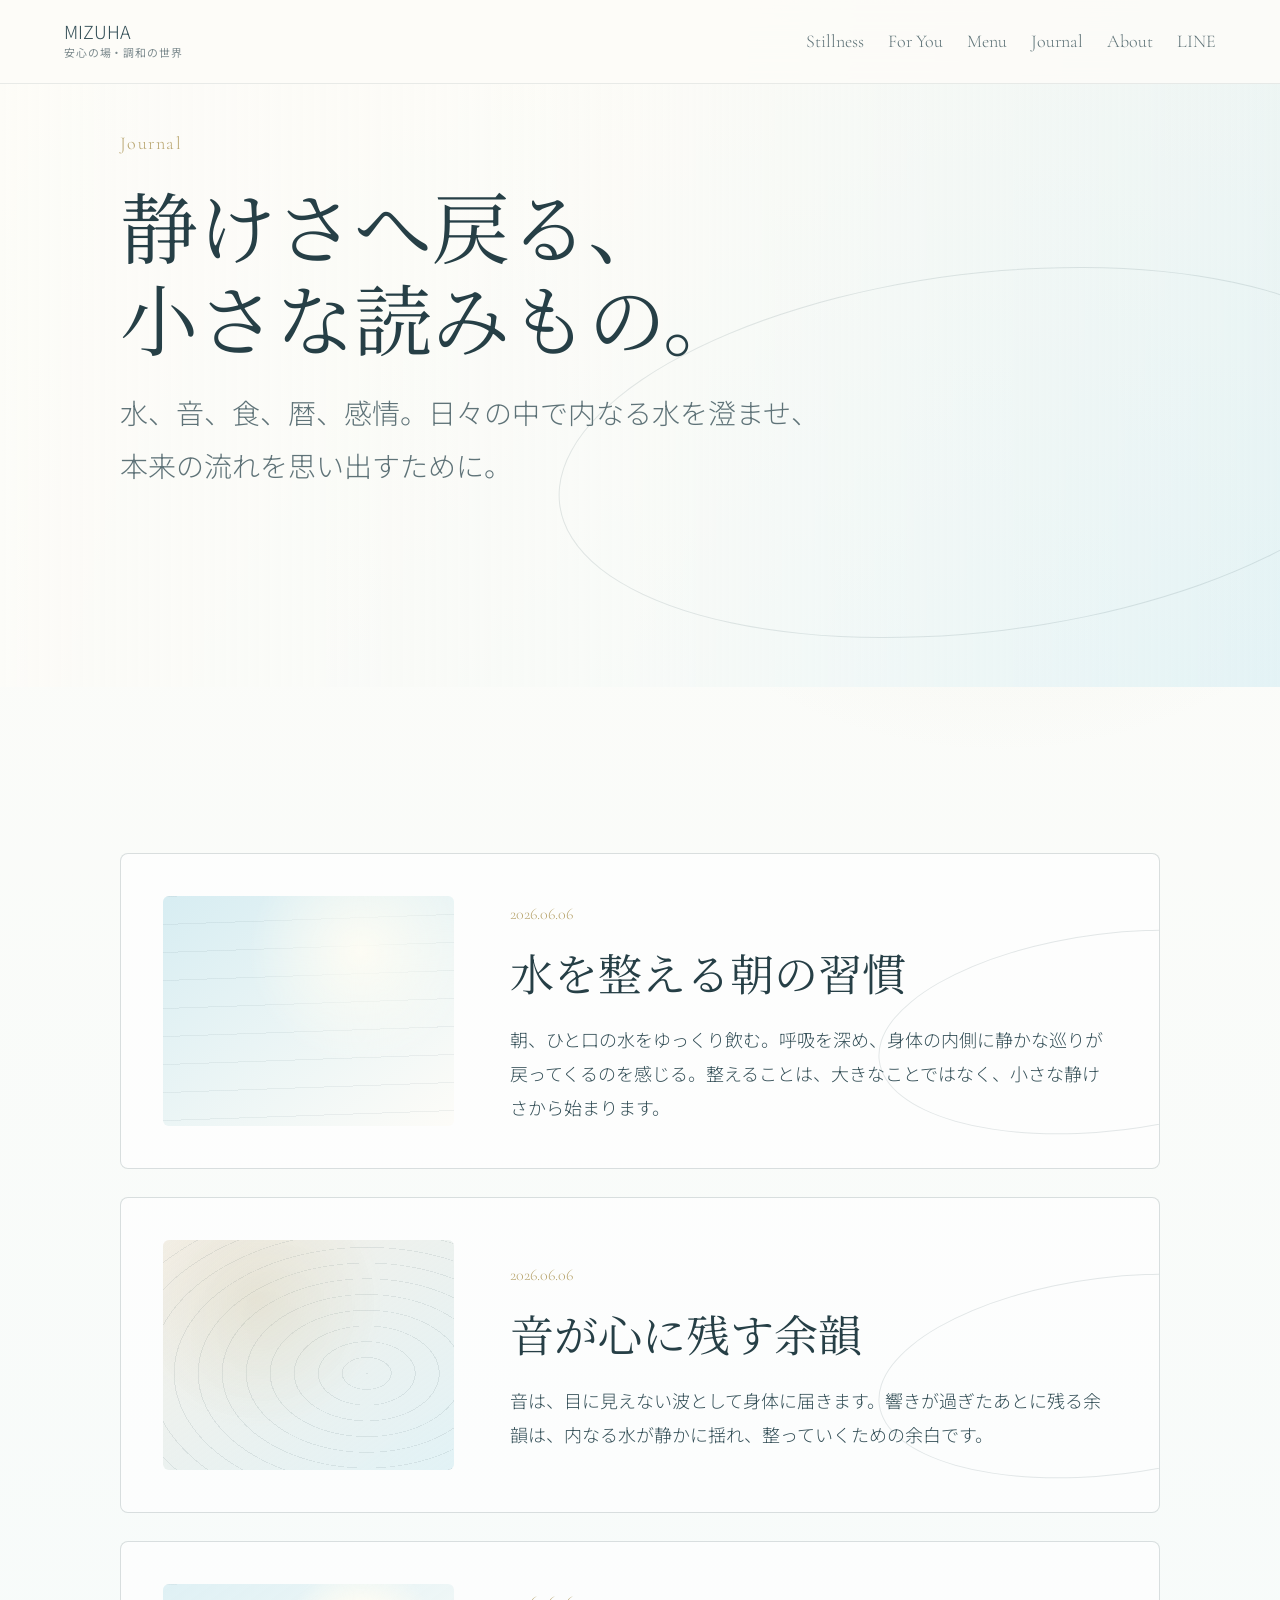
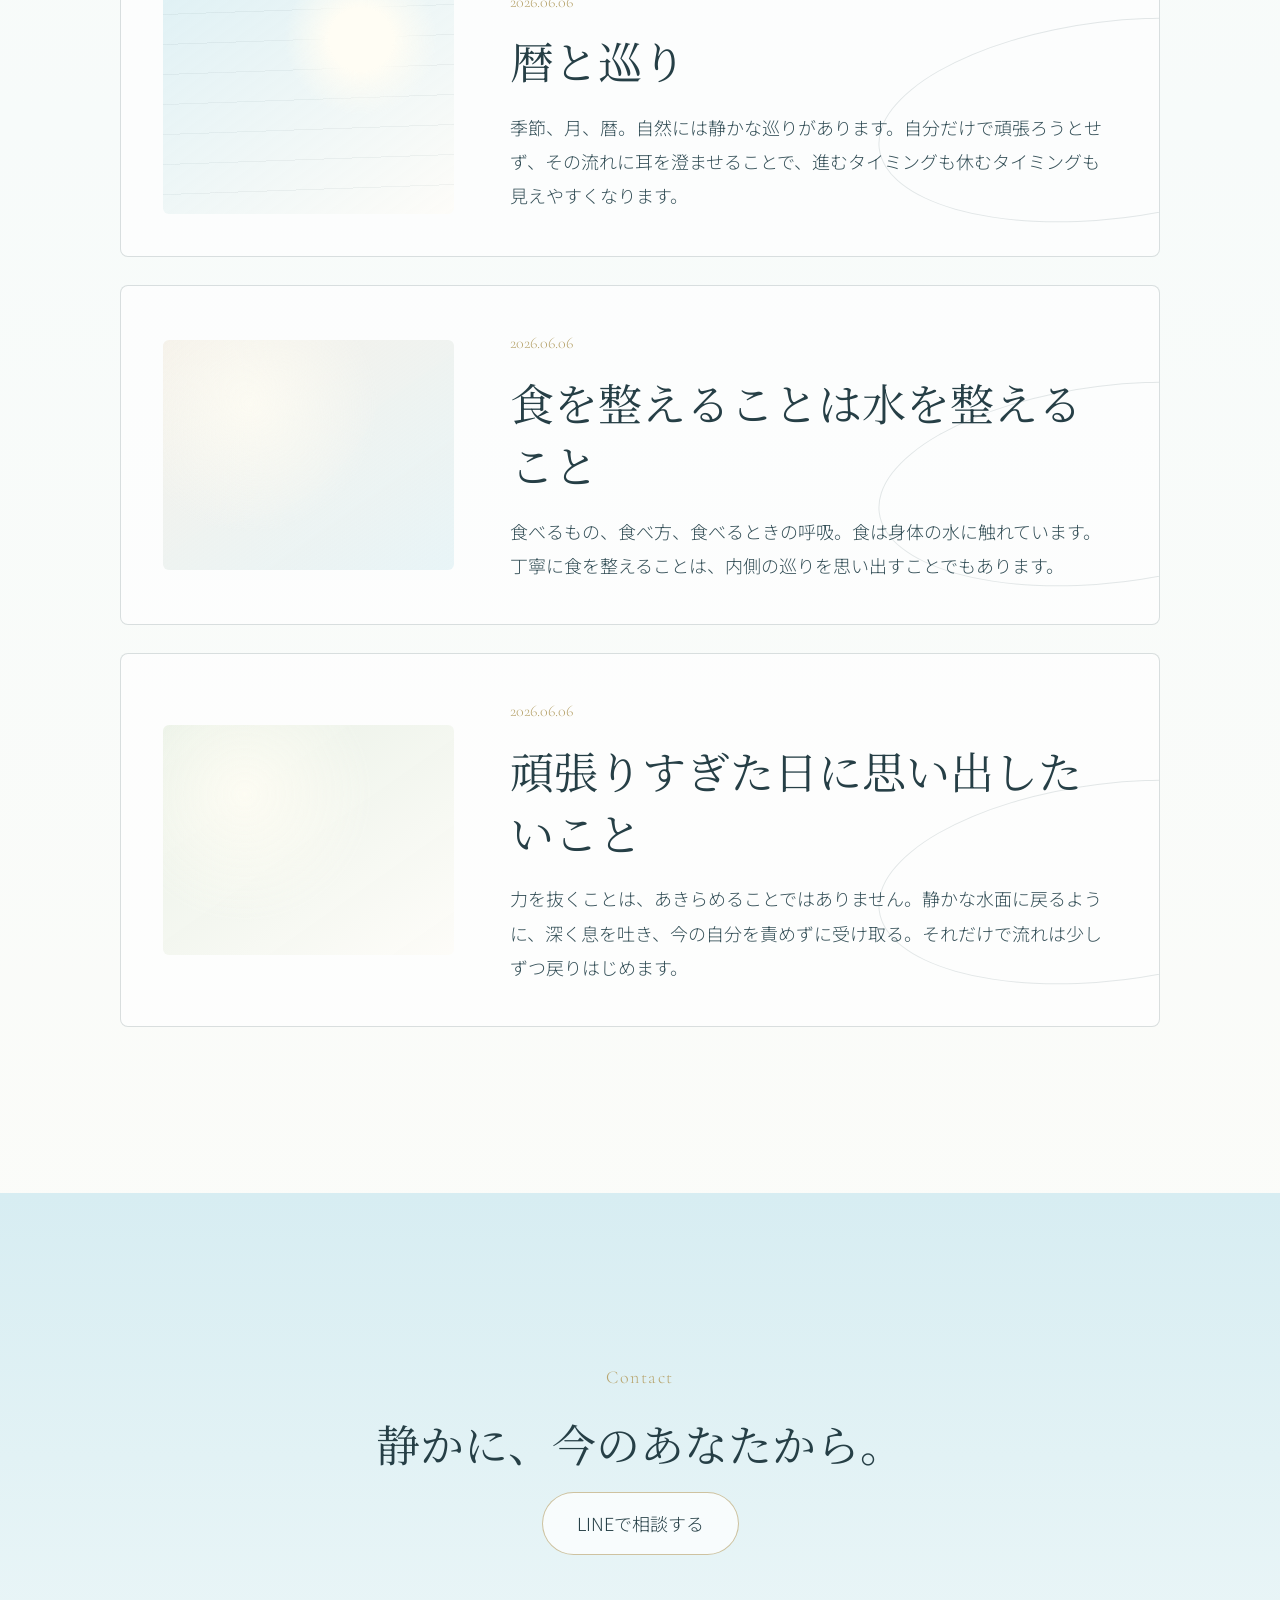
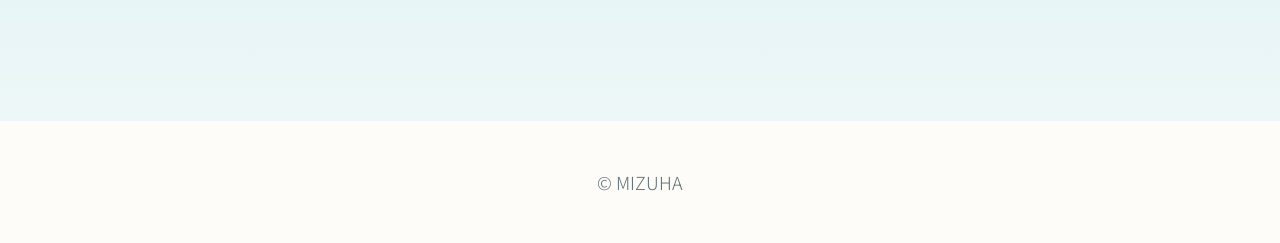
==== journal.html @ 18959f89 "Add files via upload" ====
<!doctype html>
<html lang="ja">
  <head>
    <meta charset="utf-8" />
    <meta name="viewport" content="width=device-width, initial-scale=1" />
    <title>Journal | MIZUHA</title>
    <link rel="preconnect" href="https://fonts.googleapis.com" />
    <link rel="preconnect" href="https://fonts.gstatic.com" crossorigin />
    <link
      href="https://fonts.googleapis.com/css2?family=Cormorant+Garamond:wght@400;500;600&family=Noto+Sans+JP:wght@300;400;500&family=Noto+Serif+JP:wght@400;500;600&display=swap"
      rel="stylesheet"
    />
    <style>
      :root {
        --off: #fdfcf8;
        --beige: #f4f0e8;
        --blue: #d7edf2;
        --text: #344f57;
        --muted: #5f7378;
        --deep: #263f46;
        --gold: #b8a56f;
        --line: rgba(52, 79, 87, 0.18);
        --serif: "Noto Serif JP", serif;
        --latin: "Cormorant Garamond", serif;
        --sans: "Noto Sans JP", sans-serif;
      }

      * {
        box-sizing: border-box;
      }

      html {
        scroll-behavior: smooth;
      }

      body {
        margin: 0;
        background:
          radial-gradient(circle at 78% 8%, rgba(184, 165, 111, 0.14), transparent 30rem),
          linear-gradient(180deg, var(--off), #f7fbfa, var(--off));
        color: var(--text);
        font-family: var(--sans);
        font-size: 18px;
        font-weight: 300;
        line-height: 1.9;
      }

      a {
        color: inherit;
        text-decoration: none;
      }

      .header {
        position: fixed;
        z-index: 10;
        inset: 0 0 auto;
        display: flex;
        align-items: center;
        justify-content: space-between;
        padding: 22px clamp(22px, 5vw, 72px);
        border-bottom: 1px solid rgba(52, 79, 87, 0.1);
        background: rgba(253, 252, 248, 0.86);
        backdrop-filter: blur(18px);
      }

      .brand {
        font-family: var(--latin);
        font-size: 28px;
        color: var(--deep);
      }

      .nav {
        display: flex;
        gap: 24px;
        color: var(--muted);
        font-family: var(--latin);
        font-size: 18px;
      }

      .hero,
      .section {
        position: relative;
        overflow: hidden;
        padding: clamp(96px, 13vw, 170px) clamp(22px, 5vw, 76px);
      }

      .hero {
        display: grid;
        min-height: 68svh;
        align-items: center;
        padding-top: 126px;
        background:
          linear-gradient(90deg, rgba(253, 252, 248, 0.95), rgba(253, 252, 248, 0.72), rgba(215, 237, 242, 0.34)),
          linear-gradient(180deg, #fbfaf4, #eaf6f7);
      }

      .hero::before,
      .article::after {
        position: absolute;
        border: 1px solid rgba(52, 79, 87, 0.13);
        border-radius: 50%;
        content: "";
        pointer-events: none;
      }

      .hero::before {
        right: -10%;
        bottom: 8%;
        width: min(70vw, 850px);
        aspect-ratio: 1 / 0.42;
        transform: rotate(-7deg);
      }

      .inner {
        position: relative;
        z-index: 2;
        width: min(1040px, 100%);
        margin: 0 auto;
      }

      .narrow {
        width: min(760px, 100%);
      }

      .label {
        margin: 0 0 18px;
        color: var(--gold);
        font-family: var(--latin);
        font-size: 18px;
        letter-spacing: 0.08em;
      }

      h1,
      h2,
      h3,
      p {
        margin-top: 0;
      }

      h1,
      h2,
      h3 {
        color: var(--deep);
        font-family: var(--serif);
        font-weight: 400;
      }

      h1 {
        margin-bottom: 24px;
        font-size: clamp(44px, 7vw, 78px);
        line-height: 1.18;
      }

      .lead {
        max-width: 720px;
        color: var(--muted);
        font-size: clamp(21px, 2.4vw, 28px);
        line-height: 1.9;
      }

      .article-list {
        display: grid;
        gap: 28px;
      }

      .article {
        position: relative;
        display: grid;
        grid-template-columns: minmax(220px, 0.48fr) minmax(0, 1fr);
        gap: clamp(26px, 5vw, 56px);
        align-items: center;
        overflow: hidden;
        padding: clamp(24px, 4vw, 42px);
        border: 1px solid var(--line);
        border-radius: 8px;
        background: rgba(255, 255, 255, 0.6);
      }

      .article::after {
        right: -18%;
        bottom: 12%;
        width: 45%;
        aspect-ratio: 1 / 0.42;
        transform: rotate(-7deg);
      }

      .thumb {
        min-height: 230px;
        border-radius: 6px;
        background:
          radial-gradient(circle at 68% 24%, rgba(255, 253, 244, 0.9), transparent 7rem),
          repeating-linear-gradient(
            178deg,
            rgba(52, 79, 87, 0.07) 0,
            rgba(52, 79, 87, 0.07) 1px,
            transparent 1px,
            transparent 28px
          ),
          linear-gradient(145deg, var(--blue), var(--off));
      }

      .thumb.sound {
        background:
          radial-gradient(circle at 32% 26%, rgba(184, 165, 111, 0.18), transparent 8rem),
          repeating-radial-gradient(ellipse at 70% 58%, rgba(52, 79, 87, 0.1) 0 1px, transparent 1px 24px),
          linear-gradient(145deg, var(--beige), rgba(215, 237, 242, 0.7));
      }

      .thumb.moon {
        background:
          radial-gradient(circle at 68% 24%, #fffdf4 0 12%, rgba(255, 253, 244, 0.62) 18%, transparent 29%),
          repeating-linear-gradient(178deg, rgba(52, 79, 87, 0.06) 0 1px, transparent 1px 30px),
          linear-gradient(145deg, rgba(215, 237, 242, 0.8), rgba(253, 252, 248, 0.92));
      }

      .thumb.food {
        background:
          radial-gradient(circle at 30% 28%, rgba(255, 253, 244, 0.8), transparent 8rem),
          linear-gradient(145deg, rgba(244, 240, 232, 0.96), rgba(215, 237, 242, 0.54));
      }

      .thumb.green {
        background:
          radial-gradient(circle at 28% 30%, rgba(255, 253, 244, 0.86), transparent 8rem),
          linear-gradient(145deg, rgba(232, 240, 229, 0.92), rgba(253, 252, 248, 0.94));
      }

      .date {
        margin-bottom: 12px;
        color: var(--gold);
        font-family: var(--latin);
        font-size: 16px;
      }

      h2 {
        margin-bottom: 18px;
        font-size: clamp(28px, 4vw, 44px);
        line-height: 1.42;
      }

      .article p:last-child {
        margin-bottom: 0;
      }

      .cta {
        text-align: center;
        background: linear-gradient(180deg, var(--blue), #edf7f8);
      }

      .button {
        display: inline-flex;
        min-height: 56px;
        align-items: center;
        justify-content: center;
        padding: 13px 34px;
        border: 1px solid rgba(184, 165, 111, 0.66);
        border-radius: 999px;
        background: rgba(255, 255, 255, 0.72);
        color: var(--deep);
      }

      .line-qr {
        width: 132px;
        height: 132px;
        margin: 28px auto 10px;
        padding: 10px;
        border: 1px solid rgba(52, 79, 87, 0.14);
        border-radius: 8px;
        background: rgba(255, 255, 255, 0.64);
      }

      .line-qr img {
        display: block;
        width: 100%;
        height: 100%;
      }

      .qr-note {
        margin: 0;
        color: var(--muted);
        font-size: 14px;
      }

      .floating-line {
        position: fixed;
        right: 18px;
        bottom: 18px;
        z-index: 40;
        display: none;
        min-height: 52px;
        align-items: center;
        justify-content: center;
        padding: 12px 20px;
        border: 1px solid rgba(184, 165, 111, 0.68);
        border-radius: 999px;
        background: rgba(253, 252, 248, 0.92);
        box-shadow: 0 12px 32px rgba(52, 79, 87, 0.12);
        color: var(--deep);
        font-size: 16px;
        backdrop-filter: blur(14px);
      }

      .footer {
        padding: 44px 22px;
        text-align: center;
        color: var(--muted);
        background: var(--off);
      }

      @media (max-width: 760px) {
        body {
          font-size: 17px;
        }

        .nav {
          display: none;
        }

        .hero,
        .section {
          padding: 92px 23px;
        }

        .hero {
          padding-top: 118px;
        }

        .article {
          grid-template-columns: 1fr;
        }

        .thumb {
          min-height: 190px;
        }

        .button {
          width: 100%;
          font-size: 18px;
        }

        .floating-line {
          display: inline-flex;
        }
      }
    header a:first-of-type::after,
    .brand::after,
    .site-brand::after,
    .site-logo::after,
    .logo::after {
      content: "安心の場・調和の世界";
      display: block;
      margin-top: 0.25rem;
      font-family: var(--sans);
      font-size: 0.68rem;
      font-weight: 400;
      letter-spacing: 0.08em;
      color: rgba(79, 98, 104, 0.74);
      line-height: 1.4;
      white-space: nowrap;
    }
  </style>
<style>
  header a::after {
    content: none !important;
    display: none !important;
  }

  .mizuha-brand-mark::after {
    content: "安心の場・調和の世界" !important;
    display: block !important;
    display: block;
    margin-top: 0.25rem;
    font-family: var(--sans);
    font-size: 0.68rem;
    font-weight: 400;
    letter-spacing: 0.08em;
    color: rgba(79, 98, 104, 0.74);
    line-height: 1.4;
    white-space: nowrap;
  }
</style>
</head>
  <body>
    <header class="header">
      <a class="brand" href="mizuha.html">MIZUHA</a>
      <nav class="nav" aria-label="ナビゲーション">
        <a href="mizuha.html#stillness">Stillness</a>
        <a href="mizuha.html#for-you">For You</a>
        <a href="mizuha.html#menu">Menu</a>
        <a href="journal.html">Journal</a>
        <a href="mizuha.html#about">About</a>
        <a href="https://lin.ee/ngiKEYW" target="_blank" rel="noopener noreferrer">LINE</a>
      </nav>
    </header>

    <main>
      <section class="hero">
        <div class="inner">
          <p class="label">Journal</p>
          <h1>静けさへ戻る、<br />小さな読みもの。</h1>
          <p class="lead">
            水、音、食、暦、感情。日々の中で内なる水を澄ませ、本来の流れを思い出すために。
          </p>
        </div>
      </section>

      <section class="section">
        <div class="inner article-list">
          <article id="morning-water" class="article">
            <div class="thumb" aria-hidden="true"></div>
            <div>
              <p class="date">2026.06.06</p>
              <h2>水を整える朝の習慣</h2>
              <p>朝、ひと口の水をゆっくり飲む。呼吸を深め、身体の内側に静かな巡りが戻ってくるのを感じる。整えることは、大きなことではなく、小さな静けさから始まります。</p>
            </div>
          </article>

          <article id="sound-afterglow" class="article">
            <div class="thumb sound" aria-hidden="true"></div>
            <div>
              <p class="date">2026.06.06</p>
              <h2>音が心に残す余韻</h2>
              <p>音は、目に見えない波として身体に届きます。響きが過ぎたあとに残る余韻は、内なる水が静かに揺れ、整っていくための余白です。</p>
            </div>
          </article>

          <article id="moon-cycles" class="article">
            <div class="thumb moon" aria-hidden="true"></div>
            <div>
              <p class="date">2026.06.06</p>
              <h2>暦と巡り</h2>
              <p>季節、月、暦。自然には静かな巡りがあります。自分だけで頑張ろうとせず、その流れに耳を澄ませることで、進むタイミングも休むタイミングも見えやすくなります。</p>
            </div>
          </article>

          <article id="food-water" class="article">
            <div class="thumb food" aria-hidden="true"></div>
            <div>
              <p class="date">2026.06.06</p>
              <h2>食を整えることは水を整えること</h2>
              <p>食べるもの、食べ方、食べるときの呼吸。食は身体の水に触れています。丁寧に食を整えることは、内側の巡りを思い出すことでもあります。</p>
            </div>
          </article>

          <article id="too-much" class="article">
            <div class="thumb green" aria-hidden="true"></div>
            <div>
              <p class="date">2026.06.06</p>
              <h2>頑張りすぎた日に思い出したいこと</h2>
              <p>力を抜くことは、あきらめることではありません。静かな水面に戻るように、深く息を吐き、今の自分を責めずに受け取る。それだけで流れは少しずつ戻りはじめます。</p>
            </div>
          </article>
        </div>
      </section>

      <section class="section cta">
        <div class="inner narrow">
          <p class="label">Contact</p>
          <h2>静かに、今のあなたから。</h2>
          <a class="button" href="https://lin.ee/ngiKEYW" target="_blank" rel="noopener noreferrer">LINEで相談する</a>
        </div>
      </section>
    </main>

    <a class="floating-line" href="https://lin.ee/ngiKEYW" target="_blank" rel="noopener noreferrer">LINEで相談する</a>

    <footer class="footer">© MIZUHA</footer>
<script>
  (() => {
    const header = document.querySelector("header");
    if (!header || header.querySelector('a[href*="#for-you"]')) return;
    const menuLink = [...header.querySelectorAll("a")].find((link) => link.getAttribute("href")?.includes("#menu"));
    if (!menuLink) return;
    const forYou = document.createElement("a");
    forYou.href = "mizuha.html#for-you";
    forYou.textContent = "For You";
    menuLink.before(forYou);
  })();
</script>
<script>
  (() => {
    const header = document.querySelector("header");
    if (!header) return;
    const logo = [...header.querySelectorAll("a, div, span")]
      .find((el) => el.textContent.trim() === "MIZUHA");
    if (logo) logo.classList.add("mizuha-brand-mark");
  })();
</script>
</body>
<style>
  header *::after {
    content: none !important;
    display: none !important;
  }

  header .mizuha-brand-subtitle {
    display: block !important;
    margin-top: 0.25rem;
    font-family: var(--sans);
    font-size: 0.68rem;
    font-weight: 400;
    letter-spacing: 0.08em;
    color: rgba(79, 98, 104, 0.74);
    line-height: 1.4;
    white-space: nowrap;
  }
</style>
<script>
  (() => {
    const header = document.querySelector("header");
    if (!header) return;
    const subtitleText = "安心の場・調和の世界";
    const compact = (value) => (value || "").replace(/\s+/g, "").trim();
    const logo = [...header.querySelectorAll("a, div, span")]
      .find((el) => compact(el.childNodes[0]?.textContent || el.textContent).startsWith("MIZUHA"));
    if (!logo) return;
    header.querySelectorAll(".mizuha-brand-subtitle").forEach((el) => el.remove());
    [...logo.childNodes].forEach((node) => {
      if (node.nodeType === Node.TEXT_NODE && node.textContent.includes(subtitleText)) {
        node.textContent = node.textContent.replaceAll(subtitleText, "").trim();
      }
    });
    const small = document.createElement("small");
    small.className = "mizuha-brand-subtitle";
    small.textContent = subtitleText;
    logo.appendChild(small);
  })();
</script>
<style>
  header *::after {
    content: none !important;
    display: none !important;
  }

  header .mizuha-logo-clean {
    display: inline-flex !important;
    flex-direction: column !important;
    align-items: flex-start !important;
    gap: 0.22rem !important;
    text-decoration: none !important;
    color: inherit !important;
    line-height: 1.1 !important;
  }

  header .mizuha-logo-clean span {
    display: block !important;
  }

  header .mizuha-logo-clean small {
    display: block !important;
    font-family: var(--sans);
    font-size: 0.68rem;
    font-weight: 400;
    letter-spacing: 0.08em;
    color: rgba(79, 98, 104, 0.74);
    line-height: 1.4;
    white-space: nowrap;
  }
</style>
<script>
  (() => {
    const header = document.querySelector("header");
    if (!header) return;
    const compact = (value) => (value || "").replace(/\s+/g, "").trim();
    const oldLogo = [...header.querySelectorAll("a, div, span")]
      .find((el) => compact(el.textContent).startsWith("MIZUHA"));
    if (!oldLogo) return;
    const logo = document.createElement("a");
    logo.href = "mizuha.html";
    logo.className = `${oldLogo.className || ""} mizuha-logo-clean`.trim();
    logo.innerHTML = `<span>MIZUHA</span><small>安心の場・調和の世界</small>`;
    oldLogo.replaceWith(logo);
  })();
</script>
<style>
  header #mizuha-logo-final {
    display: inline-flex !important;
    flex-direction: column !important;
    align-items: flex-start !important;
    gap: 0.22rem !important;
    text-decoration: none !important;
    color: inherit !important;
    line-height: 1.1 !important;
    cursor: pointer !important;
    position: relative !important;
    z-index: 20 !important;
  }

  header #mizuha-logo-final::after,
  header #mizuha-logo-final *::after {
    content: none !important;
    display: none !important;
  }

  header #mizuha-logo-final span {
    display: block !important;
    font: inherit !important;
    color: inherit !important;
  }

  header #mizuha-logo-final small {
    display: block !important;
    font-family: var(--sans);
    font-size: 0.68rem;
    font-weight: 400;
    letter-spacing: 0.08em;
    color: rgba(79, 98, 104, 0.74);
    line-height: 1.4;
    white-space: nowrap;
  }

  header .mizuha-logo-hidden {
    display: none !important;
  }
</style>
<script>
  (() => {
    const normalizeJournalLogo = () => {
      const header = document.querySelector("header");
      if (!header) return;

      const nav = header.querySelector("nav");
      let finalLogo = header.querySelector("#mizuha-logo-final");

      if (!finalLogo) {
        finalLogo = document.createElement("a");
        finalLogo.id = "mizuha-logo-final";
        header.insertBefore(finalLogo, header.firstElementChild || header.firstChild);
      }

      finalLogo.href = "mizuha.html";
      finalLogo.innerHTML = "<span>MIZUHA</span><small>安心の場・調和の世界</small>";
      finalLogo.onclick = (event) => {
        event.preventDefault();
        window.location.href = "mizuha.html";
      };

      [...header.querySelectorAll("a, div, span, small")].forEach((el) => {
        if (el === finalLogo || finalLogo.contains(el) || (nav && nav.contains(el))) return;
        const text = (el.textContent || "").replace(/\s+/g, "");
        if (text.includes("MIZUHA") || text.includes("安心の場・調和の世界")) {
          el.classList.add("mizuha-logo-hidden");
          el.setAttribute("aria-hidden", "true");
        }
      });
    };

    normalizeJournalLogo();
    document.addEventListener("DOMContentLoaded", normalizeJournalLogo);
    window.addEventListener("load", normalizeJournalLogo);
    setTimeout(normalizeJournalLogo, 100);
    setTimeout(normalizeJournalLogo, 500);
  })();
</script>
</html>
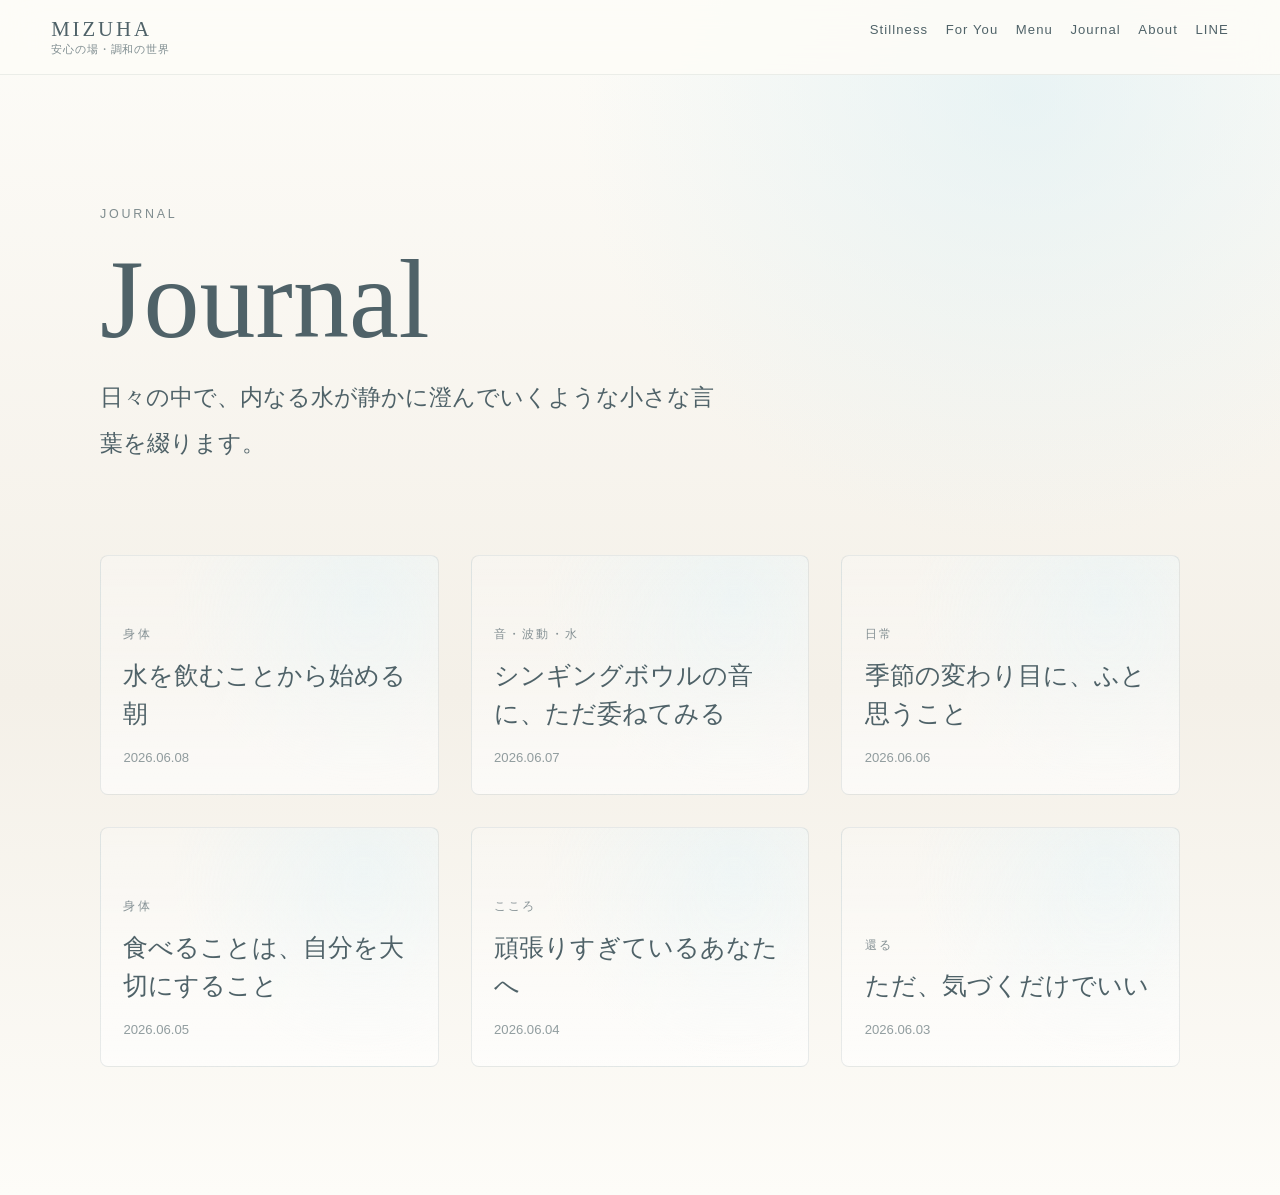
==== commit c08e2845: "Add files via upload" ====
--- a/journal.html
+++ b/journal.html
@@ -1,655 +1,217 @@
-<!doctype html>
+<!DOCTYPE html>
 <html lang="ja">
-  <head>
-    <meta charset="utf-8" />
-    <meta name="viewport" content="width=device-width, initial-scale=1" />
-    <title>Journal | MIZUHA</title>
-    <link rel="preconnect" href="https://fonts.googleapis.com" />
-    <link rel="preconnect" href="https://fonts.gstatic.com" crossorigin />
-    <link
-      href="https://fonts.googleapis.com/css2?family=Cormorant+Garamond:wght@400;500;600&family=Noto+Sans+JP:wght@300;400;500&family=Noto+Serif+JP:wght@400;500;600&display=swap"
-      rel="stylesheet"
-    />
-    <style>
-      :root {
-        --off: #fdfcf8;
-        --beige: #f4f0e8;
-        --blue: #d7edf2;
-        --text: #344f57;
-        --muted: #5f7378;
-        --deep: #263f46;
-        --gold: #b8a56f;
-        --line: rgba(52, 79, 87, 0.18);
-        --serif: "Noto Serif JP", serif;
-        --latin: "Cormorant Garamond", serif;
-        --sans: "Noto Sans JP", sans-serif;
-      }
-
-      * {
-        box-sizing: border-box;
-      }
-
-      html {
-        scroll-behavior: smooth;
-      }
-
-      body {
-        margin: 0;
-        background:
-          radial-gradient(circle at 78% 8%, rgba(184, 165, 111, 0.14), transparent 30rem),
-          linear-gradient(180deg, var(--off), #f7fbfa, var(--off));
-        color: var(--text);
-        font-family: var(--sans);
-        font-size: 18px;
-        font-weight: 300;
-        line-height: 1.9;
-      }
-
-      a {
-        color: inherit;
-        text-decoration: none;
-      }
-
-      .header {
-        position: fixed;
-        z-index: 10;
-        inset: 0 0 auto;
-        display: flex;
-        align-items: center;
-        justify-content: space-between;
-        padding: 22px clamp(22px, 5vw, 72px);
-        border-bottom: 1px solid rgba(52, 79, 87, 0.1);
-        background: rgba(253, 252, 248, 0.86);
-        backdrop-filter: blur(18px);
-      }
-
-      .brand {
-        font-family: var(--latin);
-        font-size: 28px;
-        color: var(--deep);
-      }
-
-      .nav {
-        display: flex;
-        gap: 24px;
-        color: var(--muted);
-        font-family: var(--latin);
-        font-size: 18px;
-      }
-
-      .hero,
-      .section {
-        position: relative;
-        overflow: hidden;
-        padding: clamp(96px, 13vw, 170px) clamp(22px, 5vw, 76px);
-      }
-
-      .hero {
-        display: grid;
-        min-height: 68svh;
-        align-items: center;
-        padding-top: 126px;
-        background:
-          linear-gradient(90deg, rgba(253, 252, 248, 0.95), rgba(253, 252, 248, 0.72), rgba(215, 237, 242, 0.34)),
-          linear-gradient(180deg, #fbfaf4, #eaf6f7);
-      }
-
-      .hero::before,
-      .article::after {
-        position: absolute;
-        border: 1px solid rgba(52, 79, 87, 0.13);
-        border-radius: 50%;
-        content: "";
-        pointer-events: none;
-      }
-
-      .hero::before {
-        right: -10%;
-        bottom: 8%;
-        width: min(70vw, 850px);
-        aspect-ratio: 1 / 0.42;
-        transform: rotate(-7deg);
-      }
-
-      .inner {
-        position: relative;
-        z-index: 2;
-        width: min(1040px, 100%);
-        margin: 0 auto;
-      }
-
-      .narrow {
-        width: min(760px, 100%);
-      }
-
-      .label {
-        margin: 0 0 18px;
-        color: var(--gold);
-        font-family: var(--latin);
-        font-size: 18px;
-        letter-spacing: 0.08em;
-      }
-
-      h1,
-      h2,
-      h3,
-      p {
-        margin-top: 0;
-      }
-
-      h1,
-      h2,
-      h3 {
-        color: var(--deep);
-        font-family: var(--serif);
-        font-weight: 400;
-      }
-
-      h1 {
-        margin-bottom: 24px;
-        font-size: clamp(44px, 7vw, 78px);
-        line-height: 1.18;
-      }
-
-      .lead {
-        max-width: 720px;
-        color: var(--muted);
-        font-size: clamp(21px, 2.4vw, 28px);
-        line-height: 1.9;
-      }
-
-      .article-list {
-        display: grid;
-        gap: 28px;
-      }
-
-      .article {
-        position: relative;
-        display: grid;
-        grid-template-columns: minmax(220px, 0.48fr) minmax(0, 1fr);
-        gap: clamp(26px, 5vw, 56px);
-        align-items: center;
-        overflow: hidden;
-        padding: clamp(24px, 4vw, 42px);
-        border: 1px solid var(--line);
-        border-radius: 8px;
-        background: rgba(255, 255, 255, 0.6);
-      }
-
-      .article::after {
-        right: -18%;
-        bottom: 12%;
-        width: 45%;
-        aspect-ratio: 1 / 0.42;
-        transform: rotate(-7deg);
-      }
-
-      .thumb {
-        min-height: 230px;
-        border-radius: 6px;
-        background:
-          radial-gradient(circle at 68% 24%, rgba(255, 253, 244, 0.9), transparent 7rem),
-          repeating-linear-gradient(
-            178deg,
-            rgba(52, 79, 87, 0.07) 0,
-            rgba(52, 79, 87, 0.07) 1px,
-            transparent 1px,
-            transparent 28px
-          ),
-          linear-gradient(145deg, var(--blue), var(--off));
-      }
-
-      .thumb.sound {
-        background:
-          radial-gradient(circle at 32% 26%, rgba(184, 165, 111, 0.18), transparent 8rem),
-          repeating-radial-gradient(ellipse at 70% 58%, rgba(52, 79, 87, 0.1) 0 1px, transparent 1px 24px),
-          linear-gradient(145deg, var(--beige), rgba(215, 237, 242, 0.7));
-      }
-
-      .thumb.moon {
-        background:
-          radial-gradient(circle at 68% 24%, #fffdf4 0 12%, rgba(255, 253, 244, 0.62) 18%, transparent 29%),
-          repeating-linear-gradient(178deg, rgba(52, 79, 87, 0.06) 0 1px, transparent 1px 30px),
-          linear-gradient(145deg, rgba(215, 237, 242, 0.8), rgba(253, 252, 248, 0.92));
-      }
-
-      .thumb.food {
-        background:
-          radial-gradient(circle at 30% 28%, rgba(255, 253, 244, 0.8), transparent 8rem),
-          linear-gradient(145deg, rgba(244, 240, 232, 0.96), rgba(215, 237, 242, 0.54));
-      }
-
-      .thumb.green {
-        background:
-          radial-gradient(circle at 28% 30%, rgba(255, 253, 244, 0.86), transparent 8rem),
-          linear-gradient(145deg, rgba(232, 240, 229, 0.92), rgba(253, 252, 248, 0.94));
-      }
-
-      .date {
-        margin-bottom: 12px;
-        color: var(--gold);
-        font-family: var(--latin);
-        font-size: 16px;
-      }
-
-      h2 {
-        margin-bottom: 18px;
-        font-size: clamp(28px, 4vw, 44px);
-        line-height: 1.42;
-      }
-
-      .article p:last-child {
-        margin-bottom: 0;
-      }
-
-      .cta {
-        text-align: center;
-        background: linear-gradient(180deg, var(--blue), #edf7f8);
-      }
-
-      .button {
-        display: inline-flex;
-        min-height: 56px;
-        align-items: center;
-        justify-content: center;
-        padding: 13px 34px;
-        border: 1px solid rgba(184, 165, 111, 0.66);
-        border-radius: 999px;
-        background: rgba(255, 255, 255, 0.72);
-        color: var(--deep);
-      }
-
-      .line-qr {
-        width: 132px;
-        height: 132px;
-        margin: 28px auto 10px;
-        padding: 10px;
-        border: 1px solid rgba(52, 79, 87, 0.14);
-        border-radius: 8px;
-        background: rgba(255, 255, 255, 0.64);
-      }
-
-      .line-qr img {
-        display: block;
-        width: 100%;
-        height: 100%;
-      }
-
-      .qr-note {
-        margin: 0;
-        color: var(--muted);
-        font-size: 14px;
-      }
-
-      .floating-line {
-        position: fixed;
-        right: 18px;
-        bottom: 18px;
-        z-index: 40;
-        display: none;
-        min-height: 52px;
-        align-items: center;
-        justify-content: center;
-        padding: 12px 20px;
-        border: 1px solid rgba(184, 165, 111, 0.68);
-        border-radius: 999px;
-        background: rgba(253, 252, 248, 0.92);
-        box-shadow: 0 12px 32px rgba(52, 79, 87, 0.12);
-        color: var(--deep);
-        font-size: 16px;
-        backdrop-filter: blur(14px);
-      }
-
-      .footer {
-        padding: 44px 22px;
-        text-align: center;
-        color: var(--muted);
-        background: var(--off);
-      }
-
-      @media (max-width: 760px) {
-        body {
-          font-size: 17px;
-        }
-
-        .nav {
-          display: none;
-        }
-
-        .hero,
-        .section {
-          padding: 92px 23px;
-        }
-
-        .hero {
-          padding-top: 118px;
-        }
-
-        .article {
-          grid-template-columns: 1fr;
-        }
-
-        .thumb {
-          min-height: 190px;
-        }
-
-        .button {
-          width: 100%;
-          font-size: 18px;
-        }
-
-        .floating-line {
-          display: inline-flex;
-        }
-      }
-    header a:first-of-type::after,
-    .brand::after,
-    .site-brand::after,
-    .site-logo::after,
-    .logo::after {
-      content: "安心の場・調和の世界";
-      display: block;
+<head>
+  <meta charset="UTF-8">
+  <meta name="viewport" content="width=device-width, initial-scale=1.0">
+  <title>Journal | MIZUHA</title>
+  <style>
+    :root {
+      --bg: #fdfcf8;
+      --paper: #f4f0e8;
+      --blue: #ddeff3;
+      --text: #4f6268;
+      --muted: rgba(79, 98, 104, 0.72);
+      --line: rgba(79, 98, 104, 0.15);
+      --gold: #c8b98a;
+      --serif: "Yu Mincho", "Hiragino Mincho ProN", serif;
+      --sans: "Yu Gothic", "Hiragino Sans", sans-serif;
+    }
+
+    * { box-sizing: border-box; }
+    body {
+      margin: 0;
+      font-family: var(--sans);
+      color: var(--text);
+      background:
+        radial-gradient(circle at 80% 8%, rgba(221, 239, 243, 0.62), transparent 28rem),
+        linear-gradient(180deg, var(--bg), var(--paper) 58%, var(--bg));
+      font-size: 18px;
+      line-height: 1.9;
+    }
+
+    a { color: inherit; text-decoration: none; }
+
+    header {
+      position: sticky;
+      top: 0;
+      z-index: 10;
+      display: flex;
+      justify-content: space-between;
+      gap: 1.5rem;
+      padding: 1.1rem clamp(1.2rem, 4vw, 3.2rem);
+      background: rgba(253, 252, 248, 0.88);
+      border-bottom: 1px solid rgba(79, 98, 104, 0.1);
+      backdrop-filter: blur(18px);
+    }
+
+    .brand {
+      display: inline-flex;
+      flex-direction: column;
+      font-family: var(--serif);
+      font-size: 1.3rem;
+      letter-spacing: 0.14em;
+      line-height: 1.1;
+    }
+
+    .brand small {
       margin-top: 0.25rem;
       font-family: var(--sans);
       font-size: 0.68rem;
+      letter-spacing: 0.08em;
+      color: var(--muted);
+    }
+
+    nav {
+      display: flex;
+      flex-wrap: wrap;
+      justify-content: flex-end;
+      gap: 1.1rem;
+      font-size: 0.82rem;
+      letter-spacing: 0.08em;
+    }
+
+    main {
+      width: min(1080px, calc(100% - 44px));
+      margin: 0 auto;
+      padding: clamp(5rem, 10vw, 8rem) 0;
+    }
+
+    .eyebrow {
+      margin: 0 0 1rem;
+      font-size: 0.78rem;
+      letter-spacing: 0.22em;
+      text-transform: uppercase;
+      color: var(--muted);
+    }
+
+    h1 {
+      margin: 0 0 1.2rem;
+      font-family: var(--serif);
+      font-size: clamp(3.2rem, 10vw, 7rem);
       font-weight: 400;
-      letter-spacing: 0.08em;
-      color: rgba(79, 98, 104, 0.74);
-      line-height: 1.4;
-      white-space: nowrap;
+      line-height: 1;
+    }
+
+    .lead {
+      width: min(620px, 100%);
+      margin: 0 0 clamp(3rem, 7vw, 5.5rem);
+      font-family: var(--serif);
+      font-size: clamp(1.1rem, 2vw, 1.45rem);
+      line-height: 2;
+    }
+
+    .journal-grid {
+      display: grid;
+      grid-template-columns: repeat(3, minmax(0, 1fr));
+      gap: clamp(1.1rem, 2.8vw, 2rem);
+    }
+
+    .journal-card {
+      min-height: 240px;
+      display: flex;
+      flex-direction: column;
+      justify-content: flex-end;
+      padding: 1.4rem;
+      border: 1px solid rgba(79, 98, 104, 0.12);
+      border-radius: 8px;
+      background:
+        linear-gradient(180deg, rgba(255,255,255,.24), rgba(255,255,255,.62)),
+        radial-gradient(circle at 78% 18%, rgba(221, 239, 243, .58), transparent 12rem);
+      transition: transform .35s ease, border-color .35s ease;
+    }
+
+    .journal-card:hover {
+      transform: translateY(-3px);
+      border-color: rgba(200, 185, 138, 0.55);
+    }
+
+    .category {
+      margin: 0 0 0.7rem;
+      font-size: 0.74rem;
+      letter-spacing: 0.18em;
+      color: rgba(79, 98, 104, 0.68);
+    }
+
+    .journal-card h2 {
+      margin: 0 0 0.8rem;
+      font-family: var(--serif);
+      font-size: clamp(1.2rem, 2vw, 1.55rem);
+      font-weight: 400;
+      line-height: 1.55;
+    }
+
+    .date {
+      margin: 0;
+      color: rgba(79, 98, 104, 0.62);
+      font-size: 0.82rem;
+    }
+
+    @media (max-width: 840px) {
+      header { flex-direction: column; align-items: flex-start; }
+      nav { justify-content: flex-start; }
+      .journal-grid { grid-template-columns: 1fr; }
+      .journal-card { min-height: 190px; }
     }
   </style>
-<style>
-  header a::after {
-    content: none !important;
-    display: none !important;
-  }
-
-  .mizuha-brand-mark::after {
-    content: "安心の場・調和の世界" !important;
-    display: block !important;
-    display: block;
-    margin-top: 0.25rem;
-    font-family: var(--sans);
-    font-size: 0.68rem;
-    font-weight: 400;
-    letter-spacing: 0.08em;
-    color: rgba(79, 98, 104, 0.74);
-    line-height: 1.4;
-    white-space: nowrap;
-  }
-</style>
 </head>
-  <body>
-    <header class="header">
-      <a class="brand" href="mizuha.html">MIZUHA</a>
-      <nav class="nav" aria-label="ナビゲーション">
-        <a href="mizuha.html#stillness">Stillness</a>
-        <a href="mizuha.html#for-you">For You</a>
-        <a href="mizuha.html#menu">Menu</a>
-        <a href="journal.html">Journal</a>
-        <a href="mizuha.html#about">About</a>
-        <a href="https://lin.ee/ngiKEYW" target="_blank" rel="noopener noreferrer">LINE</a>
-      </nav>
-    </header>
-
-    <main>
-      <section class="hero">
-        <div class="inner">
-          <p class="label">Journal</p>
-          <h1>静けさへ戻る、<br />小さな読みもの。</h1>
-          <p class="lead">
-            水、音、食、暦、感情。日々の中で内なる水を澄ませ、本来の流れを思い出すために。
-          </p>
-        </div>
-      </section>
-
-      <section class="section">
-        <div class="inner article-list">
-          <article id="morning-water" class="article">
-            <div class="thumb" aria-hidden="true"></div>
-            <div>
-              <p class="date">2026.06.06</p>
-              <h2>水を整える朝の習慣</h2>
-              <p>朝、ひと口の水をゆっくり飲む。呼吸を深め、身体の内側に静かな巡りが戻ってくるのを感じる。整えることは、大きなことではなく、小さな静けさから始まります。</p>
-            </div>
-          </article>
-
-          <article id="sound-afterglow" class="article">
-            <div class="thumb sound" aria-hidden="true"></div>
-            <div>
-              <p class="date">2026.06.06</p>
-              <h2>音が心に残す余韻</h2>
-              <p>音は、目に見えない波として身体に届きます。響きが過ぎたあとに残る余韻は、内なる水が静かに揺れ、整っていくための余白です。</p>
-            </div>
-          </article>
-
-          <article id="moon-cycles" class="article">
-            <div class="thumb moon" aria-hidden="true"></div>
-            <div>
-              <p class="date">2026.06.06</p>
-              <h2>暦と巡り</h2>
-              <p>季節、月、暦。自然には静かな巡りがあります。自分だけで頑張ろうとせず、その流れに耳を澄ませることで、進むタイミングも休むタイミングも見えやすくなります。</p>
-            </div>
-          </article>
-
-          <article id="food-water" class="article">
-            <div class="thumb food" aria-hidden="true"></div>
-            <div>
-              <p class="date">2026.06.06</p>
-              <h2>食を整えることは水を整えること</h2>
-              <p>食べるもの、食べ方、食べるときの呼吸。食は身体の水に触れています。丁寧に食を整えることは、内側の巡りを思い出すことでもあります。</p>
-            </div>
-          </article>
-
-          <article id="too-much" class="article">
-            <div class="thumb green" aria-hidden="true"></div>
-            <div>
-              <p class="date">2026.06.06</p>
-              <h2>頑張りすぎた日に思い出したいこと</h2>
-              <p>力を抜くことは、あきらめることではありません。静かな水面に戻るように、深く息を吐き、今の自分を責めずに受け取る。それだけで流れは少しずつ戻りはじめます。</p>
-            </div>
-          </article>
-        </div>
-      </section>
-
-      <section class="section cta">
-        <div class="inner narrow">
-          <p class="label">Contact</p>
-          <h2>静かに、今のあなたから。</h2>
-          <a class="button" href="https://lin.ee/ngiKEYW" target="_blank" rel="noopener noreferrer">LINEで相談する</a>
-        </div>
-      </section>
-    </main>
-
-    <a class="floating-line" href="https://lin.ee/ngiKEYW" target="_blank" rel="noopener noreferrer">LINEで相談する</a>
-
-    <footer class="footer">© MIZUHA</footer>
-<script>
-  (() => {
-    const header = document.querySelector("header");
-    if (!header || header.querySelector('a[href*="#for-you"]')) return;
-    const menuLink = [...header.querySelectorAll("a")].find((link) => link.getAttribute("href")?.includes("#menu"));
-    if (!menuLink) return;
-    const forYou = document.createElement("a");
-    forYou.href = "mizuha.html#for-you";
-    forYou.textContent = "For You";
-    menuLink.before(forYou);
-  })();
-</script>
-<script>
-  (() => {
-    const header = document.querySelector("header");
-    if (!header) return;
-    const logo = [...header.querySelectorAll("a, div, span")]
-      .find((el) => el.textContent.trim() === "MIZUHA");
-    if (logo) logo.classList.add("mizuha-brand-mark");
-  })();
-</script>
+<body>
+  <header>
+    <a class="brand" href="mizuha.html">
+      <span>MIZUHA</span>
+      <small>安心の場・調和の世界</small>
+    </a>
+    <nav>
+      <a href="mizuha.html#stillness">Stillness</a>
+      <a href="mizuha.html#for-you">For You</a>
+      <a href="mizuha.html#menu">Menu</a>
+      <a href="journal.html">Journal</a>
+      <a href="mizuha.html#about">About</a>
+      <a href="https://lin.ee/ngiKEYW" target="_blank" rel="noopener noreferrer">LINE</a>
+    </nav>
+  </header>
+
+  <main>
+    <p class="eyebrow">Journal</p>
+    <h1>Journal</h1>
+    <p class="lead">日々の中で、内なる水が静かに澄んでいくような小さな言葉を綴ります。</p>
+
+    <section class="journal-grid" aria-label="記事一覧">
+      <a class="journal-card" href="journal/water-morning.html">
+        <p class="category">身体</p>
+        <h2>水を飲むことから始める朝</h2>
+        <p class="date">2026.06.08</p>
+      </a>
+
+      <a class="journal-card" href="journal/sound-afterglow.html">
+        <p class="category">音・波動・水</p>
+        <h2>シンギングボウルの音に、ただ委ねてみる</h2>
+        <p class="date">2026.06.07</p>
+      </a>
+
+      <a class="journal-card" href="journal/cycles-calendar.html">
+        <p class="category">日常</p>
+        <h2>季節の変わり目に、ふと思うこと</h2>
+        <p class="date">2026.06.06</p>
+      </a>
+
+      <a class="journal-card" href="journal/food-water.html">
+        <p class="category">身体</p>
+        <h2>食べることは、自分を大切にすること</h2>
+        <p class="date">2026.06.05</p>
+      </a>
+
+      <a class="journal-card" href="journal/too-much-effort.html">
+        <p class="category">こころ</p>
+        <h2>頑張りすぎているあなたへ</h2>
+        <p class="date">2026.06.04</p>
+      </a>
+
+      <a class="journal-card" href="journal/quiet-words.html">
+        <p class="category">還る</p>
+        <h2>ただ、気づくだけでいい</h2>
+        <p class="date">2026.06.03</p>
+      </a>
+    </section>
+  </main>
 </body>
-<style>
-  header *::after {
-    content: none !important;
-    display: none !important;
-  }
-
-  header .mizuha-brand-subtitle {
-    display: block !important;
-    margin-top: 0.25rem;
-    font-family: var(--sans);
-    font-size: 0.68rem;
-    font-weight: 400;
-    letter-spacing: 0.08em;
-    color: rgba(79, 98, 104, 0.74);
-    line-height: 1.4;
-    white-space: nowrap;
-  }
-</style>
-<script>
-  (() => {
-    const header = document.querySelector("header");
-    if (!header) return;
-    const subtitleText = "安心の場・調和の世界";
-    const compact = (value) => (value || "").replace(/\s+/g, "").trim();
-    const logo = [...header.querySelectorAll("a, div, span")]
-      .find((el) => compact(el.childNodes[0]?.textContent || el.textContent).startsWith("MIZUHA"));
-    if (!logo) return;
-    header.querySelectorAll(".mizuha-brand-subtitle").forEach((el) => el.remove());
-    [...logo.childNodes].forEach((node) => {
-      if (node.nodeType === Node.TEXT_NODE && node.textContent.includes(subtitleText)) {
-        node.textContent = node.textContent.replaceAll(subtitleText, "").trim();
-      }
-    });
-    const small = document.createElement("small");
-    small.className = "mizuha-brand-subtitle";
-    small.textContent = subtitleText;
-    logo.appendChild(small);
-  })();
-</script>
-<style>
-  header *::after {
-    content: none !important;
-    display: none !important;
-  }
-
-  header .mizuha-logo-clean {
-    display: inline-flex !important;
-    flex-direction: column !important;
-    align-items: flex-start !important;
-    gap: 0.22rem !important;
-    text-decoration: none !important;
-    color: inherit !important;
-    line-height: 1.1 !important;
-  }
-
-  header .mizuha-logo-clean span {
-    display: block !important;
-  }
-
-  header .mizuha-logo-clean small {
-    display: block !important;
-    font-family: var(--sans);
-    font-size: 0.68rem;
-    font-weight: 400;
-    letter-spacing: 0.08em;
-    color: rgba(79, 98, 104, 0.74);
-    line-height: 1.4;
-    white-space: nowrap;
-  }
-</style>
-<script>
-  (() => {
-    const header = document.querySelector("header");
-    if (!header) return;
-    const compact = (value) => (value || "").replace(/\s+/g, "").trim();
-    const oldLogo = [...header.querySelectorAll("a, div, span")]
-      .find((el) => compact(el.textContent).startsWith("MIZUHA"));
-    if (!oldLogo) return;
-    const logo = document.createElement("a");
-    logo.href = "mizuha.html";
-    logo.className = `${oldLogo.className || ""} mizuha-logo-clean`.trim();
-    logo.innerHTML = `<span>MIZUHA</span><small>安心の場・調和の世界</small>`;
-    oldLogo.replaceWith(logo);
-  })();
-</script>
-<style>
-  header #mizuha-logo-final {
-    display: inline-flex !important;
-    flex-direction: column !important;
-    align-items: flex-start !important;
-    gap: 0.22rem !important;
-    text-decoration: none !important;
-    color: inherit !important;
-    line-height: 1.1 !important;
-    cursor: pointer !important;
-    position: relative !important;
-    z-index: 20 !important;
-  }
-
-  header #mizuha-logo-final::after,
-  header #mizuha-logo-final *::after {
-    content: none !important;
-    display: none !important;
-  }
-
-  header #mizuha-logo-final span {
-    display: block !important;
-    font: inherit !important;
-    color: inherit !important;
-  }
-
-  header #mizuha-logo-final small {
-    display: block !important;
-    font-family: var(--sans);
-    font-size: 0.68rem;
-    font-weight: 400;
-    letter-spacing: 0.08em;
-    color: rgba(79, 98, 104, 0.74);
-    line-height: 1.4;
-    white-space: nowrap;
-  }
-
-  header .mizuha-logo-hidden {
-    display: none !important;
-  }
-</style>
-<script>
-  (() => {
-    const normalizeJournalLogo = () => {
-      const header = document.querySelector("header");
-      if (!header) return;
-
-      const nav = header.querySelector("nav");
-      let finalLogo = header.querySelector("#mizuha-logo-final");
-
-      if (!finalLogo) {
-        finalLogo = document.createElement("a");
-        finalLogo.id = "mizuha-logo-final";
-        header.insertBefore(finalLogo, header.firstElementChild || header.firstChild);
-      }
-
-      finalLogo.href = "mizuha.html";
-      finalLogo.innerHTML = "<span>MIZUHA</span><small>安心の場・調和の世界</small>";
-      finalLogo.onclick = (event) => {
-        event.preventDefault();
-        window.location.href = "mizuha.html";
-      };
-
-      [...header.querySelectorAll("a, div, span, small")].forEach((el) => {
-        if (el === finalLogo || finalLogo.contains(el) || (nav && nav.contains(el))) return;
-        const text = (el.textContent || "").replace(/\s+/g, "");
-        if (text.includes("MIZUHA") || text.includes("安心の場・調和の世界")) {
-          el.classList.add("mizuha-logo-hidden");
-          el.setAttribute("aria-hidden", "true");
-        }
-      });
-    };
-
-    normalizeJournalLogo();
-    document.addEventListener("DOMContentLoaded", normalizeJournalLogo);
-    window.addEventListener("load", normalizeJournalLogo);
-    setTimeout(normalizeJournalLogo, 100);
-    setTimeout(normalizeJournalLogo, 500);
-  })();
-</script>
 </html>
